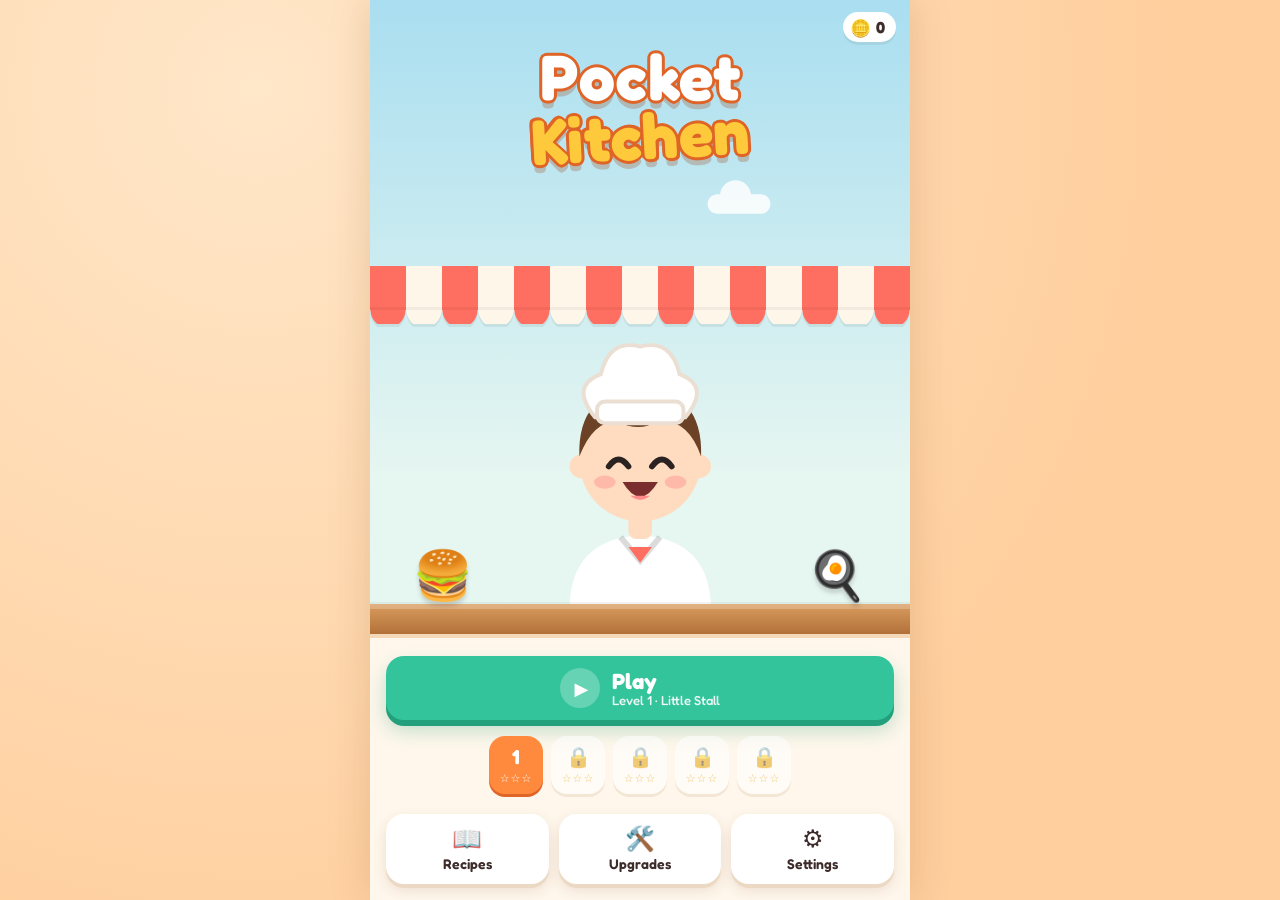
==== index.html @ bd202dfd "Add Pocket Kitchen: mobile-first touch cooking game Vanilla HTML/CSS/JS, no dependencies or asset fi" ====
<!doctype html>
<html lang="en">
<head>
<meta charset="utf-8">
<meta name="viewport" content="width=device-width, initial-scale=1, maximum-scale=1, user-scalable=no, viewport-fit=cover">
<title>Pocket Kitchen</title>
<meta name="description" content="A tiny touch cooking game. Cook, flip, stir and serve hungry customers.">
<meta name="theme-color" content="#ffb35c">
<meta name="mobile-web-app-capable" content="yes">
<meta name="apple-mobile-web-app-capable" content="yes">
<meta name="apple-mobile-web-app-status-bar-style" content="default">
<meta name="apple-mobile-web-app-title" content="Pocket Kitchen">
<link rel="manifest" href="manifest.webmanifest">
<link rel="icon" href="icon.svg" type="image/svg+xml">
<link rel="apple-touch-icon" href="icon.svg">
<link rel="preconnect" href="https://fonts.googleapis.com">
<link rel="preconnect" href="https://fonts.gstatic.com" crossorigin>
<link rel="stylesheet" href="https://fonts.googleapis.com/css2?family=Fredoka:wght@500;600;700&display=swap" media="print" onload="this.media='all'">
<link rel="stylesheet" href="css/style.css">
<script defer src="js/audio.js"></script>
<script defer src="js/state.js"></script>
<script defer src="js/art.js"></script>
<script defer src="js/recipes.js"></script>
<script defer src="js/customers.js"></script>
<script defer src="js/ui.js"></script>
<script defer src="js/input.js"></script>
<script defer src="js/steps.js"></script>
<script defer src="js/game.js"></script>
<script defer src="js/main.js"></script>
</head>
<body>
<div id="app">

  <!-- MAIN MENU -->
  <section class="screen" id="s-menu">
    <div class="menu-sky">
      <div class="cloud c1"></div><div class="cloud c2"></div>
      <div class="coin-pill menu-coins"><span class="ico">🪙</span><b data-coins>0</b></div>
      <h1 class="logo"><span>Pocket</span><span>Kitchen</span></h1>
      <div class="menu-stall">
        <div class="awning"></div>
        <div class="menu-chef" id="menu-chef"></div>
        <div class="menu-foods"><span>🍔</span><span>🍳</span></div>
        <div class="counter"></div>
      </div>
    </div>
    <div class="menu-panel">
      <button class="btn btn-play" id="btn-play"><span class="play-ico">▶</span><span><b>Play</b><small id="play-sub">Level 1</small></span></button>
      <div class="level-row" id="level-row"></div>
      <div class="menu-grid">
        <button class="btn btn-soft" data-go="recipes"><span>📖</span>Recipes</button>
        <button class="btn btn-soft" data-go="shop"><span>🛠️</span>Upgrades</button>
        <button class="btn btn-soft" data-go="settings"><span>⚙️</span>Settings</button>
      </div>
    </div>
  </section>

  <!-- RECIPES -->
  <section class="screen" id="s-recipes">
    <header class="topbar"><button class="btn-icon" data-go="menu" aria-label="Back">‹</button><h2>Recipes</h2><div class="coin-pill"><span class="ico">🪙</span><b data-coins>0</b></div></header>
    <div class="scroll"><div class="list" id="recipe-list"></div></div>
  </section>

  <!-- SHOP -->
  <section class="screen" id="s-shop">
    <header class="topbar"><button class="btn-icon" data-go="menu" aria-label="Back">‹</button><h2>Kitchen Upgrades</h2><div class="coin-pill"><span class="ico">🪙</span><b data-coins>0</b></div></header>
    <div class="scroll"><div class="list" id="shop-list"></div></div>
  </section>

  <!-- SETTINGS -->
  <section class="screen" id="s-settings">
    <header class="topbar"><button class="btn-icon" data-go="menu" aria-label="Back">‹</button><h2>Settings</h2><div></div></header>
    <div class="scroll"><div class="list">
      <label class="row-toggle"><span>🔊 Sound</span><input type="checkbox" id="set-sound"><i></i></label>
      <label class="row-toggle"><span>📳 Vibration</span><input type="checkbox" id="set-vibe"><i></i></label>
      <label class="row-toggle"><span>👆 Gesture hints</span><input type="checkbox" id="set-hints"><i></i></label>
      <div class="card howto">
        <h3>How to cook</h3>
        <ul>
          <li><b>Drag</b> ingredients from the tray onto the pan or plate.</li>
          <li><b>Hold</b> the stove to cook, <b>release</b> in the green zone.</li>
          <li><b>Swipe up</b> to flip when the marker is green.</li>
          <li><b>Swipe</b> over food to add sauce, <b>circle</b> to stir.</li>
          <li><b>Tap fast</b> to chop, <b>slide down</b> to slice.</li>
          <li><b>Swipe the dish up</b> to serve it.</li>
        </ul>
      </div>
      <button class="btn btn-danger" id="btn-reset">Reset progress</button>
      <p class="fineprint">Pocket Kitchen · no downloads, no ads, all art drawn in code.</p>
    </div></div>
  </section>

  <!-- GAME -->
  <section class="screen" id="s-game">
    <header class="hud">
      <div class="hud-pill hud-sat"><span class="ico">❤️</span><div class="sat-bar"><i id="hud-sat-fill"></i></div><b id="hud-sat">100%</b></div>
      <div class="hud-pill" id="hud-coins-pill"><span class="ico">🪙</span><b id="hud-coins">0</b></div>
      <div class="hud-pill"><span class="ico">⭐</span><b id="hud-score">0</b></div>
      <div class="hud-pill hud-time" id="hud-time-pill"><span class="ico">⏱️</span><b id="hud-time">--</b></div>
      <button class="btn-icon btn-pause" id="btn-pause" aria-label="Pause">❚❚</button>
    </header>

    <div class="street" id="street">
      <div class="awning"></div>
      <div class="deco-lights"><i></i><i></i><i></i><i></i><i></i><i></i><i></i><i></i></div>
      <div class="deco deco-lantern">🏮</div>
      <div class="street-bg"></div>
      <div class="queue" id="queue-count">👥 1/4</div>
      <div class="cust-slot" id="cust-slot"></div>
      <div class="bubble" id="bubble">
        <div class="b-order">
          <div class="b-dish" id="b-dish">🍔</div>
          <div class="b-info"><b id="b-name">Chicken Burger</b><span id="b-extras"></span></div>
        </div>
        <div class="b-react" id="b-react"></div>
        <div class="pat"><i id="pat-fill"></i></div>
        <div class="b-type" id="b-type">😊</div>
      </div>
      <div class="deco deco-plant">🪴</div>
      <div class="deco deco-cat">🐈</div>
      <div class="counter"></div>
    </div>

    <div class="guide">
      <div class="steps" id="steps"></div>
      <div class="say"><b id="say">Get ready!</b><small id="say-sub"></small></div>
    </div>

    <div class="stage" id="stage"></div>
    <div class="tray" id="tray"></div>
  </section>

  <!-- RESULTS -->
  <section class="screen" id="s-results">
    <div class="results-card">
      <p class="eyebrow" id="r-level">Level 1</p>
      <h2 id="r-title">Day Complete!</h2>
      <div class="stars" id="r-stars"><i>★</i><i>★</i><i>★</i></div>
      <div class="r-stats">
        <div><span>❤️ Satisfaction</span><b id="r-sat">0%</b></div>
        <div><span>👥 Served</span><b id="r-served">0/0</b></div>
        <div><span>🪙 Coins earned</span><b id="r-coins">+0</b></div>
        <div><span>⭐ Score</span><b id="r-score">0</b></div>
      </div>
      <p class="r-note" id="r-note"></p>
      <div class="r-actions">
        <button class="btn btn-play" id="r-next">Continue</button>
        <div class="r-row">
          <button class="btn btn-soft" id="r-retry">↻ Retry</button>
          <button class="btn btn-soft" data-go="shop">🛠️ Upgrades</button>
          <button class="btn btn-soft" data-go="menu">🏠 Menu</button>
        </div>
      </div>
    </div>
  </section>
</div>

<div id="fx" aria-hidden="true"></div>
<div id="modal-root"></div>
<noscript><p style="padding:24px;font-family:sans-serif">Pocket Kitchen needs JavaScript to run.</p></noscript>
</body>
</html>
---- css/style.css ----
/* Pocket Kitchen — one deliberate warm "food stall" look (single theme).
   Layout: portrait column — HUD / street with customer / instruction strip / cooking stage / ingredient tray. */
:root {
  --ink: #3d2c2a;
  --ink-soft: #85706a;
  --cream: #fff7ec;
  --paper: #fffdf8;
  --orange: #ff8a3d;
  --orange-d: #df6427;
  --mint: #33c49b;
  --mint-d: #22a07c;
  --red: #ff5a5f;
  --gold: #ffc93c;
  --gold-d: #e3a20c;
  --wood: #d99c5e;
  --wood-d: #b27139;
  --tile: #f5eee2;
  --tile-line: #ece1cf;
  --shadow: rgba(110, 60, 20, .14);
  --font: 'Fredoka', ui-rounded, 'SF Pro Rounded', 'Nunito', system-ui, -apple-system, 'Segoe UI', Roboto, sans-serif;
  --u: 3.6px;
  color-scheme: light;
}

* { box-sizing: border-box; -webkit-tap-highlight-color: transparent; }
html, body { height: 100%; margin: 0; overflow: hidden; overscroll-behavior: none; }
body {
  position: fixed; inset: 0;
  font-family: var(--font);
  color: var(--ink);
  background: #ffd9b0 radial-gradient(circle at 20% 10%, #ffe7c9, #ffcf9e 70%);
  -webkit-user-select: none; user-select: none; -webkit-touch-callout: none;
  touch-action: manipulation;
  font-size: 16px;
}
button { font-family: inherit; color: inherit; }
:focus-visible { outline: 3px solid #4a8fe8; outline-offset: 2px; }

#app {
  position: relative; height: 100%; max-width: 540px; margin: 0 auto; overflow: hidden;
  background: var(--cream);
  box-shadow: 0 0 40px rgba(120, 60, 10, .18);
}
.screen { position: absolute; inset: 0; display: none; flex-direction: column; }
.screen.on { display: flex; animation: screenIn .28s ease-out; }
@keyframes screenIn { from { opacity: 0; transform: scale(.985); } }

/* ---------- buttons ---------- */
.btn {
  border: 0; border-radius: 18px; padding: 12px 18px; min-height: 54px;
  font-size: 18px; font-weight: 600; color: #fff; background: var(--orange);
  box-shadow: 0 5px 0 var(--orange-d), 0 9px 18px rgba(223, 100, 39, .25);
  cursor: pointer; transition: transform .08s, box-shadow .08s; touch-action: manipulation;
}
.btn:active { transform: translateY(4px); box-shadow: 0 1px 0 var(--orange-d); }
.btn-soft { background: #fff; color: var(--ink); box-shadow: 0 4px 0 #ecd9c3, 0 6px 14px var(--shadow); }
.btn-soft:active { box-shadow: 0 1px 0 #ecd9c3; }
.btn-danger { background: #fff; color: var(--red); box-shadow: 0 4px 0 #f5caca; }
.btn-small { min-height: 44px; padding: 8px 14px; font-size: 15px; border-radius: 14px; white-space: nowrap; }
.btn:disabled { background: #efe6da; color: #a99a8c; box-shadow: 0 4px 0 #e0d3c3; cursor: default; }
.btn.poor { background: #fff; color: var(--ink-soft); box-shadow: 0 4px 0 #ecd9c3; }
.btn-icon {
  width: 44px; height: 44px; border-radius: 14px; border: 0; background: #fff; font-size: 22px; font-weight: 700;
  box-shadow: 0 3px 0 #ecd9c3; cursor: pointer; display: grid; place-items: center; flex: none;
}
.btn-icon:active { transform: translateY(2px); box-shadow: 0 1px 0 #ecd9c3; }

.coin-pill, .hud-pill {
  display: inline-flex; align-items: center; gap: 5px; background: #fff; border-radius: 99px;
  padding: 5px 11px 5px 7px; font-weight: 600; box-shadow: 0 3px 0 rgba(0, 0, 0, .06);
  font-variant-numeric: tabular-nums; white-space: nowrap;
}
.coin-pill .ico, .hud-pill .ico { font-size: 17px; line-height: 1; }

/* ---------- awning & counter (shared by menu and game) ---------- */
.awning {
  position: absolute; left: 0; right: 0; top: 0; height: 44px; z-index: 3;
  --a1: #ff6f61; --a2: #fff6ea;
  background: repeating-linear-gradient(90deg, var(--a1) 0 36px, var(--a2) 36px 72px);
  box-shadow: inset 0 -3px 0 rgba(0, 0, 0, .05);
}
.awning::after {
  content: ''; position: absolute; left: 0; right: 0; bottom: -14px; height: 14px;
  background:
    radial-gradient(circle at 18px 0, var(--a1) 17px, transparent 18px) 0 0 / 72px 14px repeat-x,
    radial-gradient(circle at 54px 0, var(--a2) 17px, transparent 18px) 0 0 / 72px 14px repeat-x;
  filter: drop-shadow(0 3px 0 rgba(0, 0, 0, .06));
}
.counter {
  position: absolute; left: 0; right: 0; bottom: 0; height: 30px; z-index: 3;
  background: linear-gradient(var(--wood), var(--wood-d));
  box-shadow: inset 0 5px 0 rgba(255, 255, 255, .22), 0 -2px 0 rgba(0, 0, 0, .05);
}

/* ---------- main menu ---------- */
.menu-sky {
  flex: 1; position: relative; overflow: hidden; min-height: 0;
  background: linear-gradient(#a9def0, #e6f6f1 75%);
}
.cloud { position: absolute; width: 90px; height: 28px; background: #fff; border-radius: 99px; opacity: .85; animation: drift 18s linear infinite; }
.cloud::before { content: ''; position: absolute; width: 44px; height: 44px; border-radius: 50%; background: #fff; left: 18px; top: -20px; }
.cloud.c1 { top: 16%; left: -20%; }
.cloud.c2 { top: 30%; left: 60%; transform: scale(.7); animation-duration: 26s; animation-delay: -12s; }
@keyframes drift { from { translate: -40px 0; } to { translate: 520px 0; } }
.menu-coins { position: absolute; top: calc(12px + env(safe-area-inset-top)); right: 14px; z-index: 5; }
.logo {
  position: absolute; top: calc(48px + env(safe-area-inset-top)); left: 0; right: 0; margin: 0; z-index: 4;
  text-align: center; font-weight: 700; line-height: .92; letter-spacing: .5px;
  font-size: clamp(44px, 14vw, 64px); text-wrap: balance;
}
.logo span { display: block; color: #fff; text-shadow: 0 3px 0 var(--orange-d), 3px 0 0 var(--orange-d), -3px 0 0 var(--orange-d), 0 -3px 0 var(--orange-d), 2px 2px 0 var(--orange-d), -2px 2px 0 var(--orange-d), 2px -2px 0 var(--orange-d), -2px -2px 0 var(--orange-d), 0 8px 0 rgba(150, 60, 10, .25); }
.logo span + span { color: var(--gold); transform: rotate(-3deg); }
.menu-stall { position: absolute; left: 0; right: 0; bottom: 0; height: 58%; }
.menu-stall .awning { top: 0; }
.menu-chef { position: absolute; left: 50%; bottom: 24px; height: 78%; width: 60%; translate: -50% 0; display: flex; justify-content: center; }
.menu-chef .cust { height: 100%; animation: bob 2.6s ease-in-out infinite; transform-origin: 50% 100%; }
.menu-chef svg { height: 100%; width: auto; }
.menu-foods { position: absolute; left: 0; right: 0; bottom: 30px; z-index: 4; display: flex; justify-content: space-between; padding: 0 8%; font-size: clamp(34px, 11vw, 48px); }
.menu-foods span { animation: hop 1.6s ease-in-out infinite; filter: drop-shadow(0 4px 2px rgba(0, 0, 0, .15)); }
.menu-foods span:nth-child(2) { animation-delay: .4s; }
.menu-panel { padding: 18px 16px calc(16px + env(safe-area-inset-bottom)); display: flex; flex-direction: column; gap: 14px; background: var(--cream); border-top: 4px solid #f3d9b8; }
.btn-play { display: flex; align-items: center; justify-content: center; gap: 12px; font-size: 22px; min-height: 64px; background: var(--mint); box-shadow: 0 6px 0 var(--mint-d), 0 10px 20px rgba(34, 160, 124, .3); }
.btn-play:active { box-shadow: 0 1px 0 var(--mint-d); }
#btn-play > span:last-child { display: flex; flex-direction: column; align-items: flex-start; line-height: 1.1; }
#btn-play small { font-size: 13px; font-weight: 500; opacity: .9; }
.play-ico { width: 40px; height: 40px; border-radius: 50%; background: rgba(255, 255, 255, .25); display: grid; place-items: center; font-size: 18px; padding-left: 3px; }
.level-row { display: flex; gap: 8px; overflow-x: auto; padding: 2px 2px 6px; scrollbar-width: none; justify-content: safe center; }
.level-row::-webkit-scrollbar { display: none; }
.lvl { flex: none; width: 54px; height: 58px; border: 0; border-radius: 16px; background: #fff; box-shadow: 0 3px 0 #ecd9c3; display: flex; flex-direction: column; align-items: center; justify-content: center; gap: 2px; cursor: pointer; }
.lvl b { font-size: 20px; }
.lvl small { font-size: 11px; color: var(--gold-d); letter-spacing: 1px; }
.lvl.sel { background: var(--orange); color: #fff; box-shadow: 0 3px 0 var(--orange-d); }
.lvl.sel small { color: #fff; }
.lvl.locked { opacity: .55; cursor: default; }
.menu-grid { display: grid; grid-template-columns: repeat(3, 1fr); gap: 10px; }
.menu-grid .btn { display: flex; flex-direction: column; align-items: center; gap: 2px; font-size: 14px; padding: 10px 4px; min-height: 70px; }
.menu-grid .btn span { font-size: 24px; }

/* ---------- list screens ---------- */
.topbar {
  display: grid; grid-template-columns: 44px 1fr auto; align-items: center; gap: 10px;
  padding: calc(10px + env(safe-area-inset-top)) 16px 10px; background: var(--paper); border-bottom: 3px solid #f3e3cf; z-index: 2;
}
.topbar h2 { margin: 0; font-size: 21px; font-weight: 600; text-align: center; }
.scroll { flex: 1; overflow-y: auto; -webkit-overflow-scrolling: touch; touch-action: pan-y; overscroll-behavior: contain; }
.list { padding: 16px 16px calc(24px + env(safe-area-inset-bottom)); display: flex; flex-direction: column; gap: 12px; max-width: 560px; margin: 0 auto; }
.card { background: #fff; border-radius: 20px; padding: 14px; box-shadow: 0 4px 0 #f0e0cc, 0 8px 18px var(--shadow); }
.card h3, .card h4 { margin: 0 0 3px; font-weight: 600; }
.card p { margin: 0; color: var(--ink-soft); font-size: 14px; line-height: 1.35; }
.recipe { display: grid; grid-template-columns: 58px 1fr; gap: 6px 12px; align-items: center; }
.recipe .btn { grid-column: 1 / -1; }
.recipe.dim .r-emoji { filter: grayscale(.6); opacity: .7; }
.r-emoji { font-size: 50px; text-align: center; }
.r-body { min-width: 0; }
.r-icons { display: flex; flex-wrap: wrap; gap: 4px; margin: 8px 0 6px; }
.r-icons i { font-style: normal; width: 28px; height: 28px; border-radius: 50%; background: #fff3e4; display: grid; place-items: center; font-size: 14px; }
.tag { display: inline-block; font-size: 12px; font-weight: 600; padding: 3px 9px; border-radius: 99px; background: #f6ece0; color: var(--ink-soft); }
.tag.ok { background: #dcf6ec; color: var(--mint-d); }
.cat { margin: 8px 4px 0; font-size: 13px; text-transform: uppercase; letter-spacing: 1.2px; color: var(--ink-soft); font-weight: 600; }
.item { display: grid; grid-template-columns: 48px 1fr auto; gap: 12px; align-items: center; }
.item.owned { background: #f3fbf7; }
.i-icon { font-size: 34px; width: 48px; height: 48px; border-radius: 14px; background: #fff3e4; display: grid; place-items: center; }
.i-body { min-width: 0; }
.row-toggle {
  display: flex; align-items: center; justify-content: space-between; background: #fff; border-radius: 18px; padding: 14px 16px;
  box-shadow: 0 4px 0 #f0e0cc; font-weight: 600; font-size: 17px; cursor: pointer; min-height: 60px; position: relative;
}
.row-toggle input { position: absolute; opacity: 0; pointer-events: none; }
.row-toggle i { width: 52px; height: 32px; border-radius: 99px; background: #e6dbcd; position: relative; transition: background .2s; flex: none; }
.row-toggle i::after { content: ''; position: absolute; top: 3px; left: 3px; width: 26px; height: 26px; border-radius: 50%; background: #fff; box-shadow: 0 2px 3px rgba(0, 0, 0, .15); transition: transform .2s; }
.row-toggle input:checked + i { background: var(--mint); }
.row-toggle input:checked + i::after { transform: translateX(20px); }
.row-toggle input:focus-visible + i { outline: 3px solid #4a8fe8; outline-offset: 2px; }
.row-toggle.small { box-shadow: none; background: #fff7ec; margin-top: 12px; min-height: 52px; }
.howto ul { margin: 6px 0 0; padding-left: 18px; color: var(--ink-soft); font-size: 14px; line-height: 1.6; }
.howto b { color: var(--ink); font-weight: 600; }
.fineprint { text-align: center; font-size: 12px; color: var(--ink-soft); margin: 4px 0 0; }

/* ---------- HUD ---------- */
.hud {
  flex: none; display: flex; align-items: center; gap: 6px; z-index: 5;
  padding: calc(8px + env(safe-area-inset-top)) 10px 8px; background: var(--paper);
  border-bottom: 3px solid #f3e3cf;
}
.hud-pill { padding: 5px 9px 5px 6px; font-size: 15px; background: #fff6ea; box-shadow: none; min-width: 0; }
.hud-pill b { font-weight: 600; }
.hud-sat { flex: 1; min-width: 0; }
.sat-bar { flex: 1; height: 8px; border-radius: 99px; background: #f6d8d2; overflow: hidden; min-width: 18px; }
.sat-bar i { display: block; height: 100%; background: #ff6b7a; transform-origin: left; transition: transform .4s; }
.hud-sat.low b { color: var(--red); }
.hud-time.low { background: #ffe1e1; color: var(--red); animation: pulse .6s ease-in-out infinite alternate; }
.hud-time.hide { display: none; }
.btn-pause { width: 38px; height: 38px; font-size: 13px; letter-spacing: -2px; }
@media (max-width: 360px) {
  .hud { gap: 4px; padding-left: 6px; padding-right: 6px; }
  .hud-pill { font-size: 13px; padding: 4px 7px 4px 5px; gap: 3px; }
  .hud-pill .ico { font-size: 14px; }
  .sat-bar { display: none; }
}

/* ---------- street (customer area) ---------- */
.street {
  flex: none; position: relative; overflow: hidden; height: clamp(168px, 27vh, 250px);
  background: linear-gradient(#bfe7f3, #ecf8f2 72%);
}
.street-bg {
  position: absolute; left: 0; right: 0; bottom: 26px; height: 58%; opacity: .9;
  background:
    linear-gradient(#d3e9f0, #d3e9f0) 4% 100% / 15% 72% no-repeat,
    linear-gradient(#ddeef2, #ddeef2) 20% 100% / 12% 48% no-repeat,
    linear-gradient(#cbe3ec, #cbe3ec) 70% 100% / 17% 84% no-repeat,
    linear-gradient(#d9ecf1, #d9ecf1) 92% 100% / 13% 56% no-repeat;
}
.area-beach .street { background: linear-gradient(#ffd3a5, #ffe9c8 46%, #8dd2e6 46%, #6cc0dc 63%, #f6e1b2 63%); }
.area-beach .street-bg { background: none; }
.area-beach .street-bg::before { content: '🌴'; position: absolute; right: 4%; bottom: 8px; font-size: 64px; }
.area-beach .street-bg::after { content: ''; position: absolute; left: 10%; top: 0; width: 46px; height: 46px; border-radius: 50%; background: #ffb35c; box-shadow: 0 0 30px #ffcf80; }
.area-beach .awning { --a1: #26b5a6; --a2: #f2fffb; }
.area-beach .counter { --wood: #9fd8e4; --wood-d: #6db5c7; }

.queue { position: absolute; left: 10px; bottom: 5px; z-index: 5; font-size: 13px; font-weight: 600; color: #fff; text-shadow: 0 1px 0 rgba(0, 0, 0, .25); }
.cust-slot {
  position: absolute; left: 4%; bottom: 14px; z-index: 2; width: 40%; height: calc(100% - 66px);
  display: flex; align-items: flex-end; justify-content: center;
}

/* customer character */
.cust { height: 100%; position: relative; display: flex; align-items: flex-end; justify-content: center; }
.cust-walk, .cust-bob { height: 100%; display: flex; align-items: flex-end; }
.cust-bob { animation: bob 2.4s ease-in-out infinite; transform-origin: 50% 100%; }
.cust svg { height: 100%; width: auto; display: block; overflow: visible; }
.cust.enter .cust-walk { animation: walkIn .75s cubic-bezier(.2, .8, .3, 1) both; }
.cust.leave .cust-walk { animation: walkOut .6s ease-in forwards; }
.cust .e, .cust .m, .cust .x { display: none; }
.cust .e-open { animation: blink 4.2s infinite; transform-box: fill-box; transform-origin: center; }
.mood-wait .e-open, .mood-wait .m-smile { display: inline; }
.t-slow.mood-wait .e-open { display: none; }
.t-slow.mood-wait .e-sleepy { display: inline; }
.mood-impatient .e-open, .mood-impatient .x-brow, .mood-impatient .m-flat, .mood-impatient .x-sweat { display: inline; }
.mood-impatient .cust-bob { animation: fidget .45s ease-in-out infinite; }
.mood-eat .e-happy, .mood-eat .m-chew { display: inline; }
.mood-eat .m-chew { animation: chew .22s ease-in-out infinite alternate; transform-box: fill-box; transform-origin: center; }
.mood-love .e-heart, .mood-love .m-big, .mood-happy .e-happy, .mood-happy .m-big { display: inline; }
.mood-love .cust-bob, .mood-happy .cust-bob { animation: hop .45s ease-out 3; }
.mood-meh .e-open, .mood-meh .m-flat { display: inline; }
.mood-angry .e-open, .mood-angry .x-brow, .mood-angry .m-frown { display: inline; }
.mood-angry .cust-bob { animation: fidget .3s ease-in-out 4; }
.cust-emote { position: absolute; top: 4%; right: 2%; font-size: 26px; opacity: 0; pointer-events: none; }
.cust-emote.show { animation: emote 1.2s ease-out; }
@keyframes bob { 50% { transform: translateY(-3px) scaleY(1.01); } }
@keyframes fidget { 25% { transform: rotate(-2deg); } 75% { transform: rotate(2deg); } }
@keyframes hop { 40% { transform: translateY(-12px); } 70% { transform: translateY(0) scaleY(.96); } }
@keyframes chew { to { transform: scaleY(.35); } }
@keyframes blink { 0%, 93%, 100% { transform: scaleY(1); } 95% { transform: scaleY(.1); } }
@keyframes emote { 0% { opacity: 0; transform: translateY(10px) scale(.5); } 20% { opacity: 1; transform: translateY(0) scale(1.1); } 80% { opacity: 1; } 100% { opacity: 0; transform: translateY(-14px); } }
@keyframes walkIn {
  0% { transform: translateX(170%); } 20% { transform: translateX(130%) translateY(-6px); } 40% { transform: translateX(88%); }
  60% { transform: translateX(52%) translateY(-6px); } 80% { transform: translateX(16%); } 100% { transform: none; }
}
@keyframes walkOut { 0% { transform: none; } 30% { transform: translateX(-30%) translateY(-6px); } 100% { transform: translateX(-190%); } }

/* order bubble */
.bubble {
  position: absolute; right: 4%; top: 56px; z-index: 4; width: min(54%, 236px);
  background: #fff; border-radius: 20px; padding: 10px 12px 12px;
  box-shadow: 0 4px 0 rgba(0, 0, 0, .06), 0 10px 22px rgba(60, 90, 110, .16);
  transform: scale(0); transform-origin: 0 70%; transition: transform .3s cubic-bezier(.3, 1.5, .6, 1);
}
.bubble.show { transform: scale(1); }
.bubble::before { content: ''; position: absolute; left: -9px; top: 52%; width: 18px; height: 18px; background: #fff; transform: rotate(45deg); border-radius: 3px; }
.b-order { display: flex; align-items: center; gap: 8px; position: relative; }
.b-dish { font-size: 42px; line-height: 1; animation: hop 2s ease-in-out infinite; }
.b-info { display: flex; flex-direction: column; min-width: 0; line-height: 1.15; }
.b-info b { font-size: 16px; font-weight: 600; }
.b-info span { font-size: 12.5px; color: var(--ink-soft); }
.b-type { position: absolute; top: -12px; right: -8px; width: 32px; height: 32px; border-radius: 50%; background: #fff; display: grid; place-items: center; font-size: 17px; box-shadow: 0 3px 8px rgba(0, 0, 0, .15); }
.pat { margin-top: 9px; height: 9px; border-radius: 99px; background: #eef1ef; overflow: hidden; position: relative; }
.pat i { position: absolute; inset: 0; background: var(--mint); transform-origin: left; border-radius: 99px; }
.bubble.mid .pat i { background: var(--gold); }
.bubble.low .pat i { background: var(--red); }
.bubble.low { animation: wiggle .5s ease-in-out infinite; }
.bubble.no-timer .pat { display: none; }
.b-react { display: none; align-items: center; justify-content: center; gap: 8px; min-height: 52px; }
.bubble.react .b-order, .bubble.react .pat { display: none; }
.bubble.react .b-react { display: flex; }
.b-react .face { font-size: 46px; animation: popIn .35s cubic-bezier(.3, 1.6, .6, 1); }
.b-react small { font-size: 20px; font-weight: 700; }
.b-react .eating { font-size: 46px; animation: nibble .33s steps(1) infinite; }
@keyframes nibble { 50% { clip-path: inset(0 0 0 18%); transform: scale(.94); } }
@keyframes wiggle { 25% { rotate: -2deg; } 75% { rotate: 2deg; } }
@keyframes popIn { from { transform: scale(.2); } }

/* decorations bought in the shop */
.deco { position: absolute; display: none; z-index: 4; line-height: 1; }
.has-plant .deco-plant { display: block; right: 6px; bottom: 18px; font-size: 38px; }
.has-cat .deco-cat { display: block; right: 46px; bottom: 22px; font-size: 30px; animation: bob 3s ease-in-out infinite; }
.has-lantern .deco-lantern { display: block; left: 12px; top: 48px; font-size: 28px; transform-origin: 50% 0; animation: swing 3s ease-in-out infinite; }
.deco-lights { display: none; position: absolute; left: 0; right: 0; top: 54px; z-index: 4; justify-content: space-around; padding: 0 4%; }
.has-lights .deco-lights { display: flex; }
.deco-lights i { width: 9px; height: 12px; border-radius: 50% 50% 45% 45%; background: #ffd23f; box-shadow: 0 0 8px #ffd23f; animation: twinkle 1.6s ease-in-out infinite; }
.deco-lights i:nth-child(3n+1) { background: #ff7aa8; box-shadow: 0 0 8px #ff7aa8; animation-delay: .4s; }
.deco-lights i:nth-child(3n+2) { background: #7ee3ff; box-shadow: 0 0 8px #7ee3ff; animation-delay: .8s; }
@keyframes swing { 50% { transform: rotate(8deg); } }
@keyframes twinkle { 50% { opacity: .45; } }

/* ---------- instruction strip ---------- */
.guide {
  flex: none; padding: 7px 12px 8px; background: var(--paper); border-top: 3px solid #f0dcc2; z-index: 2;
  display: flex; flex-direction: column; gap: 4px; box-shadow: 0 5px 10px rgba(120, 70, 20, .06);
}
.steps { display: flex; gap: 5px; justify-content: center; min-height: 24px; flex-wrap: wrap; }
.steps i {
  width: 24px; height: 24px; border-radius: 50%; background: #f4ebdf; color: var(--ink-soft); font-style: normal;
  display: grid; place-items: center; font-size: 12px; font-weight: 700; transition: transform .2s, background .2s;
}
.steps i.cur { background: var(--orange); color: #fff; transform: scale(1.18); box-shadow: 0 0 0 3px rgba(255, 138, 61, .25); }
.steps i.ok { background: var(--mint); color: #fff; }
.steps i.meh { background: var(--gold); color: #fff; }
.steps i.bad { background: var(--red); color: #fff; }
.say { text-align: center; min-height: 40px; }
.say b { display: block; font-size: clamp(16px, 4.7vw, 20px); font-weight: 600; line-height: 1.2; text-wrap: balance; }
.say small { display: block; font-size: 13px; color: var(--ink-soft); min-height: 16px; }

/* ---------- stage ---------- */
.stage {
  flex: 1 1 auto; min-height: 0; position: relative; overflow: hidden; touch-action: none;
  background-color: var(--tile);
  background-image: linear-gradient(var(--tile-line) 2px, transparent 2px), linear-gradient(90deg, var(--tile-line) 2px, transparent 2px);
  background-size: 46px 46px; background-position: center;
}
.st { position: absolute; inset: 0; display: grid; place-items: center; }
.st > * { grid-area: 1 / 1; }
.st-in { animation: stIn .3s ease-out; }
@keyframes stIn { from { opacity: 0; transform: translateX(24px); } }
.drop-ok { outline: 3px dashed rgba(51, 196, 155, .85); outline-offset: 10px; }
.hot { outline: 5px solid var(--mint); outline-offset: 8px; }
.bad { animation: badFlash .45s; }
@keyframes badFlash { 30% { filter: drop-shadow(0 0 10px rgba(255, 70, 70, .9)) saturate(1.3); } }

/* ---------- tray ---------- */
.tray {
  flex: none; position: relative; min-height: 104px; z-index: 3; touch-action: none;
  padding: 10px 10px calc(10px + env(safe-area-inset-bottom));
  background: linear-gradient(#ffe8cc, #ffd8ae); border-top: 4px solid #f2c28c;
  display: flex; flex-wrap: wrap; gap: 8px; justify-content: center; align-content: center;
}
.tray:empty::after { content: attr(data-msg); color: #b98a5c; font-size: 14px; font-weight: 500; align-self: center; }
.tray.grid3 { display: grid; grid-template-columns: repeat(3, auto); justify-content: center; }
.tile {
  --u: 1.25px; position: relative; touch-action: none; cursor: grab;
  width: clamp(58px, 17.5vw, 78px); height: clamp(66px, 19.5vw, 86px);
  background: #fff; border-radius: 18px; box-shadow: 0 4px 0 #efcb9f, 0 6px 12px rgba(150, 90, 30, .12);
  display: flex; flex-direction: column; align-items: center; justify-content: center;
  transition: transform .15s, opacity .15s;
}
.tile:active { transform: scale(.95); }
.tile .art { position: relative; width: 100%; height: 62%; display: grid; place-items: center; pointer-events: none; }
.tile .art > * { grid-area: 1 / 1; }
.tile > span { font-size: 11px; font-weight: 600; color: var(--ink-soft); line-height: 1; margin-top: 3px; white-space: nowrap; pointer-events: none; }
.tile.lifted { opacity: .3; transform: scale(.9); }
.tile.used { opacity: 0; transform: scale(.4); pointer-events: none; }
.emo { font-size: 36px; line-height: 1; display: block; }
.dish .emo, .flyer .emo { font-size: calc(var(--u) * 12); }

/* ---------- fx layer ---------- */
#fx { position: fixed; inset: 0; pointer-events: none; z-index: 40; overflow: hidden; }
#fx > * { position: absolute; }
.ghost { left: 0; top: 0; --u: 1.7px; z-index: 50; will-change: transform; display: grid; place-items: center; filter: drop-shadow(0 12px 8px rgba(0, 0, 0, .22)); }
.ghost > * { grid-area: 1 / 1; }
.ghost .emo { font-size: 52px; }
.floater { font-weight: 700; font-size: 22px; color: #fff; white-space: nowrap; z-index: 60;
  text-shadow: 0 2px 0 rgba(80, 40, 10, .45), 2px 0 0 rgba(80, 40, 10, .25), -2px 0 0 rgba(80, 40, 10, .25); }
.f-score { color: #ffd23f; }
.f-coin { color: #ffd23f; font-size: 26px; }
.f-bad { color: #ff6b6b; font-size: 16px; }
.f-cut { font-size: 26px; }
.banner { font-weight: 700; white-space: nowrap; z-index: 61; font-size: clamp(34px, 11vw, 54px); letter-spacing: .5px; color: #fff;
  text-shadow: 0 4px 0 var(--orange-d), 3px 0 0 var(--orange-d), -3px 0 0 var(--orange-d), 0 -3px 0 var(--orange-d), 0 10px 14px rgba(0, 0, 0, .2); }
.b-perfect { color: #ffd84a; }
.b-good { color: #fff; text-shadow: 0 4px 0 var(--mint-d), 3px 0 0 var(--mint-d), -3px 0 0 var(--mint-d), 0 -3px 0 var(--mint-d), 0 10px 14px rgba(0, 0, 0, .2); }
.b-bad { color: #fff; font-size: clamp(28px, 9vw, 42px); text-shadow: 0 4px 0 #d9434a, 3px 0 0 #d9434a, -3px 0 0 #d9434a, 0 -3px 0 #d9434a; }
.b-fast { color: #fff; text-shadow: 0 4px 0 #3c8be0, 3px 0 0 #3c8be0, -3px 0 0 #3c8be0, 0 -3px 0 #3c8be0; }
.particle { font-size: 20px; z-index: 55; }
.flyer { z-index: 56; --u: 2.2px; display: grid; place-items: center; }
.flyer > * { grid-area: 1 / 1; }
.fly-art { --u: 1.4px; display: grid; place-items: center; }
.fly-art > * { grid-area: 1 / 1; }
.coin { font-size: 26px; }
.fly-dish .dish { transform: none !important; visibility: visible !important; }
.trail { left: 0; top: 0; width: 100%; height: 100%; opacity: 0; transition: opacity .25s; }
.trail.on { opacity: 1; transition: none; }
.trail line { stroke: rgba(255, 255, 255, .95); stroke-width: 6; stroke-linecap: round; filter: drop-shadow(0 0 4px rgba(120, 200, 255, .9)); }

/* gesture hint */
.hint { z-index: 58; }
.hand { position: absolute; left: -16px; top: -6px; font-size: 46px; filter: drop-shadow(0 4px 4px rgba(0, 0, 0, .25)); }
.hint-item { position: absolute; left: 0; top: -54px; --u: 1.5px; opacity: .85; translate: -50% 0; display: grid; place-items: center; }
.hint-item > * { grid-area: 1 / 1; }
.hint.holding::before, .hint.tapping::before {
  content: ''; position: absolute; left: -30px; top: -30px; width: 60px; height: 60px; border-radius: 50%;
  border: 4px solid rgba(255, 255, 255, .95); box-shadow: 0 0 0 3px rgba(51, 196, 155, .6); animation: ring 1s ease-out infinite;
}
@keyframes ring { from { transform: scale(.3); opacity: 1; } to { transform: scale(1.3); opacity: 0; } }

/* ---------- meters ---------- */
.meter { position: absolute; background: #fff; border-radius: 12px; overflow: hidden; z-index: 5; --p: 0;
  box-shadow: 0 3px 0 #e2cfba, inset 0 0 0 3px #fff; }
.meter > * { position: absolute; }
.meter.v { right: max(12px, 5%); top: 16%; bottom: 16%; width: 28px; }
.meter.h { left: 0; right: 0; margin: 0 auto; width: min(72%, 300px); height: 24px; bottom: 7%; }
.meter.h.low { bottom: 10%; }
.m-zone { background: #8fe0bd; }
.m-perfect { background: #2fbf86; }
.meter.v .m-zone, .meter.v .m-perfect { left: 0; right: 0; }
.meter.h .m-zone, .meter.h .m-perfect { top: 0; bottom: 0; }
.m-fill { inset: 0; background: linear-gradient(0deg, rgba(255, 138, 61, .55), rgba(255, 90, 70, .55)); transform-origin: bottom; transform: scaleY(var(--p)); }
.meter.h .m-fill { transform-origin: left; transform: scaleX(var(--p)); background: linear-gradient(90deg, rgba(255, 138, 61, .45), rgba(255, 90, 70, .5)); }
.meter.swing .m-fill { display: none; }
.m-mark { background: var(--ink); border-radius: 3px; box-shadow: 0 0 0 2px #fff; }
.meter.v .m-mark { left: 2px; right: 2px; height: 5px; bottom: calc(var(--p) * 100% - 2px); }
.meter.h .m-mark { top: 2px; bottom: 2px; width: 6px; left: calc(var(--p) * 100% - 3px); }
.sbar { position: absolute; left: 0; right: 0; bottom: 8%; margin: 0 auto; width: min(60%, 240px); height: 12px; border-radius: 99px; background: rgba(255, 255, 255, .8); overflow: hidden; --p: 0; }
.sbar i { position: absolute; inset: 0; background: var(--mint); transform-origin: left; transform: scaleX(var(--p)); }
.sides { position: absolute; top: 8%; left: 0; right: 0; display: flex; justify-content: center; gap: 10px; }
.sides i { width: 18px; height: 18px; border-radius: 50%; background: #fff; box-shadow: inset 0 0 0 3px #e2cfba; }
.sides i.perfect { background: var(--mint); box-shadow: none; }
.sides i.good { background: #8fe0bd; box-shadow: none; }
.sides i.bad { background: var(--red); box-shadow: none; }

/* ---------- stations ---------- */
.burner { position: relative; width: calc(var(--u) * 66); height: calc(var(--u) * 66); pointer-events: none; }
.flames { position: absolute; left: 0; right: 0; bottom: calc(var(--u) * 2); display: flex; justify-content: space-between; padding: 0 calc(var(--u) * 6); }
.flames i { width: calc(var(--u) * 7); height: calc(var(--u) * 12); border-radius: 50% 50% 50% 50% / 62% 62% 38% 38%;
  background: radial-gradient(circle at 50% 70%, #fff3a8, #ffb02e 45%, #ff6a2b 80%); opacity: 0; transform-origin: 50% 100%;
  transition: opacity .2s; animation: flicker .18s ease-in-out infinite alternate; }
.flames i:nth-child(2n) { animation-delay: .09s; height: calc(var(--u) * 9); }
.st.on .flames i, .st.warm .flames i { opacity: 1; }
.st.warm:not(.on) .flames i { opacity: .45; }
@keyframes flicker { to { transform: scaleY(1.25) scaleX(.85); } }
.steam, .smoke { position: absolute; width: calc(var(--u) * 40); height: calc(var(--u) * 30); top: 4%; left: 0; right: 0; margin: 0 auto; pointer-events: none; z-index: 3; }
.steam { opacity: var(--heat, 0); }
.steam i, .smoke i { position: absolute; bottom: 0; width: calc(var(--u) * 6); height: calc(var(--u) * 14); border-radius: 50%; background: rgba(255, 255, 255, .85); filter: blur(3px); animation: rise 1.6s ease-out infinite; }
.steam i:nth-child(1), .smoke i:nth-child(1) { left: 20%; }
.steam i:nth-child(2), .smoke i:nth-child(2) { left: 48%; animation-delay: .5s; }
.steam i:nth-child(3), .smoke i:nth-child(3) { left: 74%; animation-delay: 1s; }
.smoke { opacity: 0; transition: opacity .3s; }
.smoke i { background: rgba(70, 60, 60, .6); }
.st.burning .smoke { opacity: 1; }
@keyframes rise { from { transform: translateY(20%) scale(.6); opacity: 0; } 30% { opacity: 1; } to { transform: translateY(-120%) scale(1.3); opacity: 0; } }

.pan { position: relative; z-index: 2; width: calc(var(--u) * 58); height: calc(var(--u) * 58); border-radius: 50%;
  background: radial-gradient(circle at 46% 40%, #545b69 0, #3d424e 62%, #343843 100%);
  box-shadow: 0 0 0 calc(var(--u) * 3) #646b7a, 0 calc(var(--u) * 2.5) 0 calc(var(--u) * 3) #3a3f4a, 0 calc(var(--u) * 7) calc(var(--u) * 6) rgba(0, 0, 0, .22); }
.pan-handle { position: absolute; right: 86%; top: 74%; width: calc(var(--u) * 26); height: calc(var(--u) * 7); border-radius: calc(var(--u) * 4);
  background: linear-gradient(#55413a, #3a2c26); transform-origin: right center; transform: rotate(-35deg); z-index: -1; }
.pan-in, .grill-in { position: absolute; inset: 0; perspective: 600px; }
.st-pan.on .pan { animation: jiggle .1s linear infinite alternate; }
@keyframes jiggle { to { translate: 0 1px; } }

.grill { position: relative; z-index: 2; width: calc(var(--u) * 68); height: calc(var(--u) * 42); border-radius: calc(var(--u) * 4);
  background: repeating-linear-gradient(90deg, #5a6170 0 calc(var(--u) * 2.4), #2e323b calc(var(--u) * 2.4) calc(var(--u) * 7));
  box-shadow: 0 0 0 calc(var(--u) * 2.5) #646b7a, 0 calc(var(--u) * 3) 0 calc(var(--u) * 2.5) #3a3f4a, 0 calc(var(--u) * 7) calc(var(--u) * 6) rgba(0, 0, 0, .22); }
.st-grill .burner { height: calc(var(--u) * 52); }

.pot { position: relative; z-index: 2; width: calc(var(--u) * 66); height: calc(var(--u) * 52); }
.pot-body { position: absolute; left: 4%; right: 4%; top: calc(var(--u) * 9); bottom: 0; border-radius: calc(var(--u) * 3) calc(var(--u) * 3) calc(var(--u) * 13) calc(var(--u) * 13);
  background: linear-gradient(90deg, #8996a8, #d3dbe5 35%, #a5b0be 70%, #7f8b9c); box-shadow: 0 calc(var(--u) * 6) calc(var(--u) * 6) rgba(0, 0, 0, .18); }
.pot-rim { position: absolute; left: 0; right: 0; top: 0; height: calc(var(--u) * 20); border-radius: 50%; background: #6c788a; padding: calc(var(--u) * 2); }
.pot-water { position: relative; width: 100%; height: 100%; border-radius: 50%; overflow: hidden; background: radial-gradient(ellipse at 50% 40%, #c8ecf7, #8ccbe2); }
.pot-in { position: absolute; inset: 0; }
.pot-in .f-noodles { width: 64%; height: 70%; }
.bit { position: absolute; font-size: calc(var(--u) * 7); line-height: 1; }
.pot-handle { position: absolute; top: calc(var(--u) * 14); width: calc(var(--u) * 8); height: calc(var(--u) * 5); background: #59647a; border-radius: calc(var(--u) * 2); }
.pot-handle.l { left: calc(var(--u) * -5); }
.pot-handle.r { right: calc(var(--u) * -5); }
.st-pot .burner { height: calc(var(--u) * 62); }
.bubbles i { position: absolute; width: calc(var(--u) * 3.2); height: calc(var(--u) * 3.2); border-radius: 50%; border: 2px solid rgba(255, 255, 255, .95);
  bottom: 18%; opacity: 0; animation: bub .8s ease-in infinite; }
.bubbles i:nth-child(1) { left: 14%; --k: 0; } .bubbles i:nth-child(2) { left: 30%; --k: 1; animation-delay: .2s; }
.bubbles i:nth-child(3) { left: 46%; --k: 2; animation-delay: .5s; } .bubbles i:nth-child(4) { left: 62%; --k: 3; animation-delay: .1s; }
.bubbles i:nth-child(5) { left: 78%; --k: 4; animation-delay: .35s; } .bubbles i:nth-child(6) { left: 22%; --k: 5; animation-delay: .65s; }
.bubbles i:nth-child(7) { left: 54%; --k: 6; animation-delay: .45s; } .bubbles i:nth-child(8) { left: 70%; --k: 7; animation-delay: .75s; }
.st-pot .bubbles i { opacity: calc(var(--boil, 0) * 2.2 - var(--k) * .22); }
@keyframes bub { from { transform: translateY(0) scale(.6); } to { transform: translateY(calc(var(--u) * -8)) scale(1.2); } }

.st-pottop .pt-rim { position: relative; z-index: 2; width: calc(var(--u) * 70); height: calc(var(--u) * 70); border-radius: 50%; padding: calc(var(--u) * 5);
  background: radial-gradient(circle, #a8b3c1 0 66%, #6c788a 68% 100%); box-shadow: 0 calc(var(--u) * 6) calc(var(--u) * 6) rgba(0, 0, 0, .2); }
.pt-broth { position: relative; width: 100%; height: 100%; border-radius: 50%; overflow: hidden; background: radial-gradient(circle, #f9d38f, #e8a54c); }
.pt-swirl { position: absolute; inset: 0; will-change: transform; }
.pt-swirl svg { width: 100%; height: 100%; display: block; }
.pt-swirl path { fill: none; stroke: #fff2c8; stroke-width: 3.6; stroke-linecap: round; }
.pt-swirl .bit { left: calc(50% + var(--x) * 1%); top: calc(50% + var(--y) * 1%); translate: -50% -50%; }
.ring { position: absolute; width: calc(var(--u) * 82); height: calc(var(--u) * 82); transform: rotate(-90deg); pointer-events: none; z-index: 3; }
.ring circle { fill: none; stroke-width: 3; }
.ring-bg { stroke: rgba(0, 0, 0, .08); }
.ring-fg { stroke: var(--mint); stroke-dasharray: 100; stroke-dashoffset: 100; stroke-linecap: round; }

.board { position: relative; z-index: 2; width: calc(var(--u) * 82); height: calc(var(--u) * 50); border-radius: calc(var(--u) * 5);
  background: repeating-linear-gradient(176deg, transparent 0 calc(var(--u) * 5), rgba(160, 100, 40, .08) calc(var(--u) * 5) calc(var(--u) * 6)), linear-gradient(#ecc48d, #dba869);
  box-shadow: 0 calc(var(--u) * 2.5) 0 #b98048, 0 calc(var(--u) * 6) calc(var(--u) * 6) rgba(0, 0, 0, .16); }
.board-in { position: absolute; inset: 0; }
.chopveg { position: absolute; left: 8%; top: 40%; width: 60%; height: 20%; clip-path: inset(-20% calc(var(--cut, 0) * 85%) -20% 0); transition: clip-path .08s; }
.veg { position: absolute; inset: 0; }
.v-scallion { border-radius: 99px; background: linear-gradient(90deg, #f6f9ec 0 16%, #c4e69b 22%, #66bd42 42%, #3d9a2b); box-shadow: inset 0 calc(var(--u) * -1.5) 0 rgba(0, 0, 0, .12); }
.v-scallion i { position: absolute; left: 20%; right: 6%; top: 22%; height: 18%; border-radius: 99px; background: rgba(255, 255, 255, .35); }
.knife { position: absolute; top: 2%; left: 64%; font-size: calc(var(--u) * 22); line-height: 1; transform-origin: 30% 80%; z-index: 3; }
.pile { position: absolute; right: 5%; top: 18%; width: 24%; height: 64%; }
.pile i { position: absolute; width: calc(var(--u) * 4.4); height: calc(var(--u) * 4.4); border-radius: 50%; background: #e2f4c8; border: calc(var(--u) * 1.3) solid #4caf50; }
.slicebox { position: absolute; inset: 0; margin: auto; }
.sb-tomato { width: calc(var(--u) * 44); height: calc(var(--u) * 40); }
.sb-pickle { width: calc(var(--u) * 64); height: calc(var(--u) * 18); }
.piece { position: absolute; inset: 0; transition: transform .25s cubic-bezier(.3, 1.5, .6, 1); }
.v-tomato { border-radius: 50%; background: radial-gradient(circle at 34% 30%, #ff9a8a, #ef4b3c 48%, #c42f2a); }
.v-tomato i { position: absolute; left: 38%; top: -4%; width: 24%; height: 14%; border-radius: 50%; background: #4caf50; box-shadow: calc(var(--u) * 3) calc(var(--u) * 1) 0 #3d9a2b; }
.v-pickle { border-radius: calc(var(--u) * 9); background: radial-gradient(circle, rgba(255, 255, 255, .25) 0 18%, transparent 20%) 0 0 / calc(var(--u) * 6) calc(var(--u) * 6), linear-gradient(#a5d36d, #5b8f2f); box-shadow: inset 0 calc(var(--u) * -2) 0 rgba(0, 0, 0, .12); }

.toaster { position: relative; z-index: 2; width: calc(var(--u) * 54); height: calc(var(--u) * 38); margin-top: calc(var(--u) * 16); }
.t-body { position: absolute; inset: 0; z-index: 2; border-radius: calc(var(--u) * 11) calc(var(--u) * 11) calc(var(--u) * 5) calc(var(--u) * 5);
  background: linear-gradient(90deg, #c4ceda, #f0f4f8 40%, #b5c0cd); box-shadow: 0 calc(var(--u) * 2.5) 0 #95a1b0, 0 calc(var(--u) * 6) calc(var(--u) * 6) rgba(0, 0, 0, .16); }
.slot { position: absolute; left: 16%; right: 16%; top: calc(var(--u) * 3); height: calc(var(--u) * 4); background: #3a3f4b; border-radius: calc(var(--u) * 2); }
.t-glow { position: absolute; left: 22%; right: 22%; top: calc(var(--u) * 10); height: calc(var(--u) * 3); border-radius: 99px; background: #ff6a3d; opacity: 0; filter: blur(2px); }
.loaded:not(.popped) .t-glow { opacity: .85; animation: pulse .5s ease-in-out infinite alternate; }
.t-dial { position: absolute; left: 12%; bottom: 18%; width: calc(var(--u) * 7); height: calc(var(--u) * 7); border-radius: 50%; background: #ff8a3d; box-shadow: inset 0 0 0 calc(var(--u) * 1.4) #fff; }
.lever { position: absolute; right: calc(var(--u) * -5); top: 18%; width: calc(var(--u) * 7); height: calc(var(--u) * 5); background: #ff8a3d; border-radius: calc(var(--u) * 2); transition: top .2s; z-index: 1; }
.loaded .lever { top: 60%; }
.popped .lever { top: 18%; }
.toast-in { position: absolute; left: 20%; right: 20%; top: calc(var(--u) * -12); height: calc(var(--u) * 20); z-index: 1; opacity: 0;
  background: var(--c, #f6e2b8); border-radius: 40% 40% 8% 8% / 50% 50% 8% 8%; box-shadow: inset 0 0 0 calc(var(--u) * 1.8) rgba(150, 90, 40, .45);
  transform: translateY(calc(var(--u) * 12)); transition: transform .25s, opacity .2s; }
.loaded .toast-in { opacity: 1; transform: translateY(calc(var(--u) * 5)); }
.popped .toast-in { transform: translateY(calc(var(--u) * -7)); transition: transform .35s cubic-bezier(.3, 1.8, .5, 1); }

.eggshell { position: absolute; top: 6%; left: 0; right: 0; margin: 0 auto; z-index: 4; width: calc(var(--u) * 26); height: calc(var(--u) * 32); cursor: pointer; }
.shell { position: absolute; inset: 0; border-radius: 50% 50% 50% 50% / 60% 60% 40% 40%; background: radial-gradient(circle at 36% 30%, #fffdf6, #f3e4cb 70%, #e2cca8); box-shadow: 0 calc(var(--u) * 3) calc(var(--u) * 4) rgba(0, 0, 0, .15); }
.cracks { position: absolute; inset: 0; width: 100%; height: 100%; }
.cracks path { fill: none; stroke: #8a6a4a; stroke-width: 3; stroke-linejoin: round; stroke-dasharray: 1; stroke-dashoffset: 1; transition: stroke-dashoffset .15s; }
.eggshell.c1 path:nth-child(1), .eggshell.c2 path, .eggshell.c3 path { stroke-dashoffset: 0; }
.eggshell.open { animation: shellOpen .35s ease-in forwards; pointer-events: none; }
@keyframes shellOpen { 40% { transform: scaleX(1.25) scaleY(.9); } 100% { transform: translateY(-30%) scale(1.4); opacity: 0; } }

/* ---------- food ---------- */
.food { position: absolute; inset: 0; margin: auto; }
.f-chicken { width: calc(var(--u) * 30); height: calc(var(--u) * 22); border-radius: 48% 52% 45% 55% / 55% 50% 50% 45%; background: var(--c, #f6b5a4);
  box-shadow: inset calc(var(--u) * -1.5) calc(var(--u) * -2) 0 rgba(0, 0, 0, .12), inset calc(var(--u) * 1.2) calc(var(--u) * 1.2) 0 rgba(255, 255, 255, .25); }
.f-chicken i { position: absolute; inset: 20% 20%; border-radius: 50%; background: repeating-linear-gradient(115deg, transparent 0 calc(var(--u) * 2.6), rgba(255, 255, 255, .2) calc(var(--u) * 2.6) calc(var(--u) * 3.6)); }
.f-egg { width: calc(var(--u) * 32); height: calc(var(--u) * 28); }
.egg-white { position: absolute; inset: 0; background: var(--c, #fff); border-radius: 55% 45% 52% 48% / 50% 56% 44% 50%; box-shadow: inset 0 calc(var(--u) * -1.5) 0 rgba(0, 0, 0, .06); }
.egg-yolk { position: absolute; width: 42%; height: 48%; left: 30%; top: 24%; border-radius: 50%; background: radial-gradient(circle at 35% 35%, #ffe68f, #ffb627 60%, #f29b12); box-shadow: 0 calc(var(--u) * .6) 0 rgba(0, 0, 0, .08); transition: background .2s; }
.f-egg.over .egg-yolk { background: radial-gradient(circle at 40% 40%, #fff8e4, #f2dfb0); box-shadow: none; }
.f-sausage { width: calc(var(--u) * 46); height: calc(var(--u) * 12); border-radius: calc(var(--u) * 6); background: var(--c, #f0a08f);
  box-shadow: inset 0 calc(var(--u) * -2.2) 0 rgba(0, 0, 0, .16), inset 0 calc(var(--u) * 1.6) 0 rgba(255, 255, 255, .25); transition: box-shadow .2s; }
.f-sausage i { position: absolute; left: 10%; right: 10%; top: 18%; height: 18%; border-radius: 99px; background: rgba(255, 255, 255, .3); }
.f-sausage .marks { position: absolute; inset: 12% 10%; opacity: var(--marks, 0); border-radius: 99px;
  background: repeating-linear-gradient(100deg, transparent 0 calc(var(--u) * 4.2), rgba(60, 25, 10, .5) calc(var(--u) * 4.2) calc(var(--u) * 5.6)); }
.f-sausage.glow { box-shadow: inset 0 calc(var(--u) * -2.2) 0 rgba(0, 0, 0, .16), 0 0 0 calc(var(--u) * 1.2) #ffe066, 0 0 calc(var(--u) * 6) #ffc93c; }
.f-noodles { width: calc(var(--u) * 40); height: calc(var(--u) * 16); }
.f-noodles svg, .f-nest svg, .dish-noodles .noodles svg { width: 100%; height: 100%; display: block; overflow: visible; }
.f-noodles path, .f-nest path, .dish-noodles .noodles path { fill: none; stroke: var(--c, #f3e3b6); stroke-width: 3.4; stroke-linecap: round; }
.f-nest { --c: #e9d496; width: calc(var(--u) * 34); height: calc(var(--u) * 22); position: relative; }
.f-toast { position: relative; width: calc(var(--u) * 26); height: calc(var(--u) * 26); background: var(--c, #f6e2b8);
  border-radius: 40% 40% 12% 12% / 34% 34% 10% 10%; box-shadow: inset 0 0 0 calc(var(--u) * 2) rgba(150, 90, 40, .5); }
.f-egghalf { position: relative; width: calc(var(--u) * 22); height: calc(var(--u) * 22); border-radius: 50%;
  background: radial-gradient(circle, #ff9a1a 0 28%, #ffc857 30% 38%, #fffdf6 40%); box-shadow: inset 0 calc(var(--u) * -1.5) 0 rgba(0, 0, 0, .08); }
.f-nori { position: relative; width: calc(var(--u) * 14); height: calc(var(--u) * 26); border-radius: calc(var(--u) * 2); background: linear-gradient(90deg, #1d3a2b, #2f5a43 50%, #1d3a2b); }
.f-pickles { position: relative; display: flex; gap: calc(var(--u) * 1); }
.f-pickles i { width: calc(var(--u) * 11); height: calc(var(--u) * 11); border-radius: 50%; background: radial-gradient(circle, #dcf0a8 0 32%, #8bc34a 38% 70%, #507f25 74%); }

/* burger layers */
.ly { position: relative; margin: 0 auto; flex: none; }
.ly-bunB { width: calc(var(--u) * 38); height: calc(var(--u) * 9); background: linear-gradient(#f4bb6a, #d98f3d); border-radius: calc(var(--u) * 2) calc(var(--u) * 2) calc(var(--u) * 6) calc(var(--u) * 6); }
.ly-patty { width: calc(var(--u) * 40); height: calc(var(--u) * 8.5); background: var(--c, #dc9d4b); border-radius: calc(var(--u) * 4.2); box-shadow: inset 0 calc(var(--u) * -1.6) 0 rgba(0, 0, 0, .18); }
.ly-cheese { width: calc(var(--u) * 41); height: calc(var(--u) * 3); background: #ffcd3c; border-radius: calc(var(--u) * 1); }
.ly-cheese i { position: absolute; top: 90%; width: calc(var(--u) * 3.4); height: calc(var(--u) * 4.5); background: #ffcd3c; border-radius: 0 0 calc(var(--u) * 2) calc(var(--u) * 2); left: 18%; }
.ly-cheese i + i { left: 66%; height: calc(var(--u) * 3); }
.ly-lettuce { width: calc(var(--u) * 43); height: calc(var(--u) * 5.5); background: radial-gradient(circle at 50% 30%, #86cc58 60%, transparent 64%) 0 calc(var(--u) * 1.6) / calc(var(--u) * 5.4) calc(var(--u) * 4) repeat-x, linear-gradient(#b4e48b, #8fd263) 0 0 / 100% 60% no-repeat; border-radius: calc(var(--u) * 2) calc(var(--u) * 2) 0 0; }
.ly-tomato { width: calc(var(--u) * 36); height: calc(var(--u) * 4); background: #ef4b3c; border-radius: calc(var(--u) * 2); box-shadow: inset 0 calc(var(--u) * 1) 0 rgba(255, 255, 255, .25); }
.ly-tomato i { position: absolute; top: 25%; width: calc(var(--u) * 4); height: 50%; border-radius: 50%; background: #ffb3a6; left: 25%; }
.ly-tomato i + i { left: 62%; }
.ly-bunT { width: calc(var(--u) * 40); height: calc(var(--u) * 15); background: radial-gradient(circle at 35% 25%, #ffd496, #f2a748 45%, #d98a33);
  border-radius: calc(var(--u) * 20) calc(var(--u) * 20) calc(var(--u) * 3) calc(var(--u) * 3); }
.ly-bunT i { position: absolute; width: calc(var(--u) * 2.6); height: calc(var(--u) * 1.5); border-radius: 50%; background: #fff6df; }
.ly-bunT i:nth-child(1) { left: 22%; top: 30%; rotate: -20deg; } .ly-bunT i:nth-child(2) { left: 40%; top: 18%; }
.ly-bunT i:nth-child(3) { left: 58%; top: 26%; rotate: 25deg; } .ly-bunT i:nth-child(4) { left: 74%; top: 44%; rotate: 40deg; }
.ly-bunT i:nth-child(5) { left: 32%; top: 52%; rotate: 10deg; }

/* sauce drawing */
.sauce { position: absolute; left: 0; top: 0; width: 1px; height: 1px; overflow: visible; pointer-events: none; z-index: 3; }
.sauce path { fill: none; stroke-linecap: round; stroke-linejoin: round; }
.s-main { stroke: var(--sauce); stroke-width: calc(var(--u) * 2.3); }
.s-hi { stroke: rgba(255, 255, 255, .45); stroke-width: calc(var(--u) * .7); transform: translate(-1px, -1px); }
.bottle { left: 0; top: 0; z-index: 57; opacity: 0; transition: opacity .15s; }
.bottle.on { opacity: 1; }
.bottle i { position: absolute; left: -15px; bottom: 6px; width: 30px; height: 58px; border-radius: 10px 10px 8px 8px; background: var(--sauce);
  box-shadow: inset -5px 0 0 rgba(0, 0, 0, .12), inset 0 18px 0 rgba(255, 255, 255, .0), 0 4px 8px rgba(0, 0, 0, .2); }
.bottle i::before { content: ''; position: absolute; left: 4px; right: 4px; top: 22px; height: 14px; border-radius: 4px; background: rgba(255, 255, 255, .85); }
.bottle i::after { content: ''; position: absolute; left: 9px; bottom: -8px; width: 12px; height: 10px; background: #f4f0e8; clip-path: polygon(0 0, 100% 0, 60% 100%, 40% 100%); }

/* ---------- dishes ---------- */
.dish { position: relative; z-index: 2; width: calc(var(--u) * 64); height: calc(var(--u) * 58); }
.dish .plate { position: absolute; left: 0; right: 0; bottom: 0; margin: 0 auto; width: 100%; height: calc(var(--u) * 13); border-radius: 50%;
  background: radial-gradient(ellipse at 50% 40%, #fff 0 55%, #eef1f5 57% 70%, #dde3ea 72%); box-shadow: 0 calc(var(--u) * 1.6) 0 #cad2db; }
.dish-burger .stack { position: absolute; left: 0; right: 0; bottom: calc(var(--u) * 5); display: flex; flex-direction: column-reverse; align-items: center; }
.dish-burger .stack .ly + .ly { margin-bottom: calc(var(--u) * -1); }
.plate-top { position: absolute; inset: 0; margin: auto; width: calc(var(--u) * 60); height: calc(var(--u) * 56); border-radius: 50%;
  background: radial-gradient(circle, #fff 0 60%, #eef1f5 62% 74%, #dde3ea 76%); box-shadow: 0 calc(var(--u) * 2) 0 #cad2db; }
.slots > div { position: absolute; width: calc(var(--u) * 30); height: calc(var(--u) * 28); display: grid; place-items: center; }
.slots > div > * { grid-area: 1 / 1; }
.slot-egg { left: 8%; top: 18%; }
.slot-toast { right: 6%; top: 14%; }
.slot-toast > * { rotate: 12deg; }
.slot-bacon { left: 32%; bottom: 4%; }
.slot-strawberry { left: 36%; top: 0; }
.bowl { position: absolute; inset: 0; margin: auto; width: calc(var(--u) * 66); height: calc(var(--u) * 46); }
.broth { position: absolute; left: 0; right: 0; top: 0; height: calc(var(--u) * 24); border-radius: 50%; z-index: 1;
  background: radial-gradient(ellipse, #f8cf86, #e8a54c); box-shadow: inset 0 0 0 calc(var(--u) * 2.2) #fff2e6; }
.broth .noodles { position: absolute; inset: 22% 14%; --c: #fbefcf; }
.tops { position: absolute; inset: 0; }
.tops > div { position: absolute; display: grid; place-items: center; }
.top-eggHalf { left: 10%; top: 8%; }
.top-naruto { left: 58%; top: 2%; }
.top-nori { right: 12%; top: -46%; }
.top-shrimp { left: 32%; top: -18%; }
.top-banana { left: 40%; top: -20%; }
.top-scallion { inset: 15% 18%; }
.top-scallion i { position: absolute; width: calc(var(--u) * 3.6); height: calc(var(--u) * 3.6); border-radius: 50%; background: #e2f4c8; border: calc(var(--u) * 1.1) solid #4caf50; }
.top-scallion i:nth-child(1) { left: 10%; top: 20%; } .top-scallion i:nth-child(2) { left: 26%; top: 60%; } .top-scallion i:nth-child(3) { left: 44%; top: 30%; }
.top-scallion i:nth-child(4) { left: 58%; top: 66%; } .top-scallion i:nth-child(5) { left: 72%; top: 24%; } .top-scallion i:nth-child(6) { left: 84%; top: 58%; }
.top-scallion i:nth-child(7) { left: 36%; top: 76%; } .top-scallion i:nth-child(8) { left: 64%; top: 4%; } .top-scallion i:nth-child(9) { left: 18%; top: 82%; }
.bowl-front { position: absolute; left: 0; right: 0; top: calc(var(--u) * 12); bottom: 0; z-index: 0;
  border-radius: 0 0 50% 50% / 0 0 85% 85%;
  background: linear-gradient(transparent 46%, rgba(255, 255, 255, .85) 46% 52%, transparent 52%), linear-gradient(#ff7b6b, #df4f3c);
  box-shadow: 0 calc(var(--u) * 5) calc(var(--u) * 5) rgba(0, 0, 0, .15); }
.hd { position: absolute; left: 0; right: 0; bottom: calc(var(--u) * 6); margin: 0 auto; width: calc(var(--u) * 58); height: calc(var(--u) * 22); }
.hd-back { position: absolute; left: 0; right: 0; top: 0; height: 62%; background: linear-gradient(#f4bb6a, #e09a48); border-radius: calc(var(--u) * 11) calc(var(--u) * 11) calc(var(--u) * 4) calc(var(--u) * 4); }
.hd-fill { position: absolute; left: 4%; right: 4%; top: 2%; height: 46%; z-index: 1; }
.hd-fill > div { position: absolute; inset: 0; display: grid; place-items: center; }
.hd-sausage .food { position: relative; inset: auto; }
.hd-pickles { top: -50% !important; bottom: 50% !important; }
.hd-pickles .f-pickles i { width: calc(var(--u) * 8); height: calc(var(--u) * 8); }
.hd-front { position: absolute; left: 2%; right: 2%; bottom: 0; height: 46%; z-index: 2; background: linear-gradient(#f6c47c, #d98f3d);
  border-radius: calc(var(--u) * 3) calc(var(--u) * 3) calc(var(--u) * 11) calc(var(--u) * 11); }
.st-serve .shine { position: absolute; width: calc(var(--u) * 86); height: calc(var(--u) * 86); border-radius: 50%; z-index: 1;
  background: repeating-conic-gradient(rgba(255, 220, 120, .35) 0 12deg, transparent 12deg 30deg); animation: spin 8s linear infinite;
  -webkit-mask: radial-gradient(circle, #000 30%, transparent 70%); mask: radial-gradient(circle, #000 30%, transparent 70%); }
.serve-arrow { position: absolute; top: 4%; z-index: 3; font-size: 34px; color: var(--mint); font-weight: 700; animation: nudge 1s ease-in-out infinite; align-self: start; }
@keyframes spin { to { transform: rotate(360deg); } }
@keyframes nudge { 50% { transform: translateY(-10px); } }

/* pick-step checklist */
.checklist { position: absolute; top: 5%; left: 0; right: 0; display: flex; justify-content: center; gap: 10px; z-index: 4; align-self: start; }
.chk { --u: 1px; position: relative; width: 52px; height: 52px; border-radius: 16px; background: rgba(255, 255, 255, .85); display: grid; place-items: center; box-shadow: 0 3px 0 #ead8c2; }
.chk .art { display: grid; place-items: center; transform: scale(.9); }
.chk .art > * { grid-area: 1 / 1; }
.chk .art .emo { font-size: 28px; }
.chk b { position: absolute; right: -6px; top: -6px; width: 22px; height: 22px; border-radius: 50%; background: var(--mint); color: #fff; font-size: 13px; display: grid; place-items: center; transform: scale(0); transition: transform .25s cubic-bezier(.3, 1.6, .6, 1); }
.chk.ok { background: #e3f8ef; }
.chk.ok b { transform: scale(1); }

/* ---------- modal ---------- */
.modal { position: fixed; inset: 0; z-index: 80; background: rgba(60, 35, 20, .45); display: grid; place-items: center; padding: 20px; animation: fadeIn .2s; }
.modal.out { animation: fadeOut .2s forwards; }
.modal-card { width: min(100%, 360px); background: var(--paper); border-radius: 26px; padding: 22px 20px 20px; text-align: center;
  box-shadow: 0 6px 0 #ecd6bb, 0 24px 50px rgba(60, 30, 10, .3); animation: popIn .32s cubic-bezier(.3, 1.5, .6, 1); }
.modal-card h2 { margin: 0 0 8px; font-size: 24px; font-weight: 700; text-wrap: balance; }
.modal-body p { margin: 6px 0; color: var(--ink-soft); line-height: 1.4; }
.modal-body .muted { font-size: 14px; }
.intro-dish { font-size: 54px; margin: 4px 0 6px; letter-spacing: 6px; animation: hop 1.6s ease-in-out infinite; }
.modal-btns { display: flex; flex-direction: column; gap: 12px; margin-top: 16px; }
@keyframes fadeIn { from { opacity: 0; } }
@keyframes fadeOut { to { opacity: 0; } }
@keyframes pulse { to { transform: scale(1.06); } }

/* ---------- results ---------- */
#s-results { background: linear-gradient(#ffe2bd, #fff3e2); justify-content: center; padding: calc(16px + env(safe-area-inset-top)) 16px calc(16px + env(safe-area-inset-bottom)); }
.results-card { width: min(100%, 420px); margin: 0 auto; background: var(--paper); border-radius: 28px; padding: 22px 18px 18px; text-align: center;
  box-shadow: 0 6px 0 #f0d6b5, 0 20px 40px rgba(120, 60, 10, .18); }
.eyebrow { margin: 0; font-size: 13px; text-transform: uppercase; letter-spacing: 1.4px; color: var(--ink-soft); font-weight: 600; }
.results-card h2 { margin: 4px 0 6px; font-size: 28px; font-weight: 700; text-wrap: balance; }
.stars { display: flex; justify-content: center; gap: 8px; margin: 6px 0 14px; }
.stars i { font-style: normal; font-size: 56px; line-height: 1; color: #eadfd1; transition: color .2s; }
.stars i:nth-child(2) { transform: translateY(-10px); font-size: 64px; }
.stars i.on { color: var(--gold); text-shadow: 0 4px 0 var(--gold-d); animation: starPop .45s cubic-bezier(.3, 1.8, .5, 1); }
@keyframes starPop { from { transform: scale(.2) rotate(-30deg); } }
.stars i:nth-child(2).on { animation-name: starPop2; }
@keyframes starPop2 { from { transform: translateY(-10px) scale(.2) rotate(-30deg); } to { transform: translateY(-10px); } }
.r-stats { display: grid; gap: 8px; text-align: left; }
.r-stats div { display: flex; justify-content: space-between; align-items: center; background: #fff6ea; border-radius: 14px; padding: 10px 14px; }
.r-stats span { color: var(--ink-soft); font-weight: 500; }
.r-stats b { font-size: 18px; font-variant-numeric: tabular-nums; }
.r-note { min-height: 20px; margin: 12px 0 0; font-size: 14px; color: var(--ink-soft); line-height: 1.5; }
.r-actions { display: flex; flex-direction: column; gap: 12px; margin-top: 14px; }
.r-row { display: grid; grid-template-columns: repeat(3, 1fr); gap: 8px; }
.r-row .btn { font-size: 14px; padding: 8px 4px; min-height: 50px; }

@media (min-height: 760px) {
  .tray { min-height: 118px; }
}
@media (prefers-reduced-motion: reduce) {
  .cloud, .cust-bob, .menu-chef .cust, .menu-foods span, .b-dish, .deco-lights i, .st-serve .shine, .intro-dish, .has-cat .deco-cat, .has-lantern .deco-lantern { animation: none !important; }
}
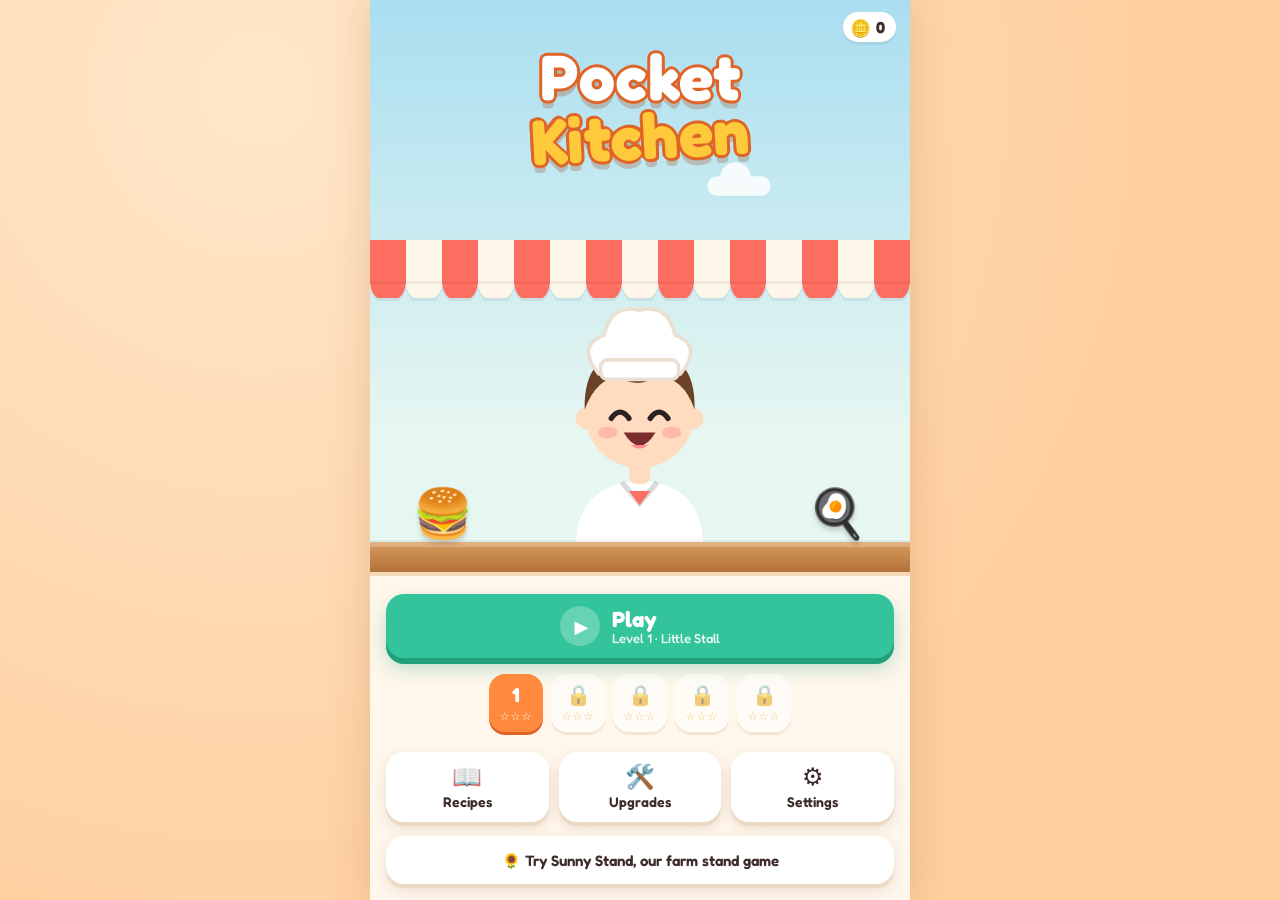
==== commit b30805dc: "Add Sunny Stand: idle farm-stand tycoon with Kenney food sprites Walk with a floating joystick, harv" ====
--- a/index.html
+++ b/index.html
@@ -52,6 +52,7 @@
         <button class="btn btn-soft" data-go="shop"><span>🛠️</span>Upgrades</button>
         <button class="btn btn-soft" data-go="settings"><span>⚙️</span>Settings</button>
       </div>
+      <a class="btn btn-soft stand-link" href="stand/index.html">🌻 Try Sunny Stand, our farm stand game</a>
     </div>
   </section>
 
--- a/css/style.css
+++ b/css/style.css
@@ -135,6 +135,7 @@
 .menu-grid { display: grid; grid-template-columns: repeat(3, 1fr); gap: 10px; }
 .menu-grid .btn { display: flex; flex-direction: column; align-items: center; gap: 2px; font-size: 14px; padding: 10px 4px; min-height: 70px; }
 .menu-grid .btn span { font-size: 24px; }
+.stand-link { display: flex; align-items: center; justify-content: center; min-height: 48px; font-size: 15px; text-decoration: none; }
 
 /* ---------- list screens ---------- */
 .topbar {
